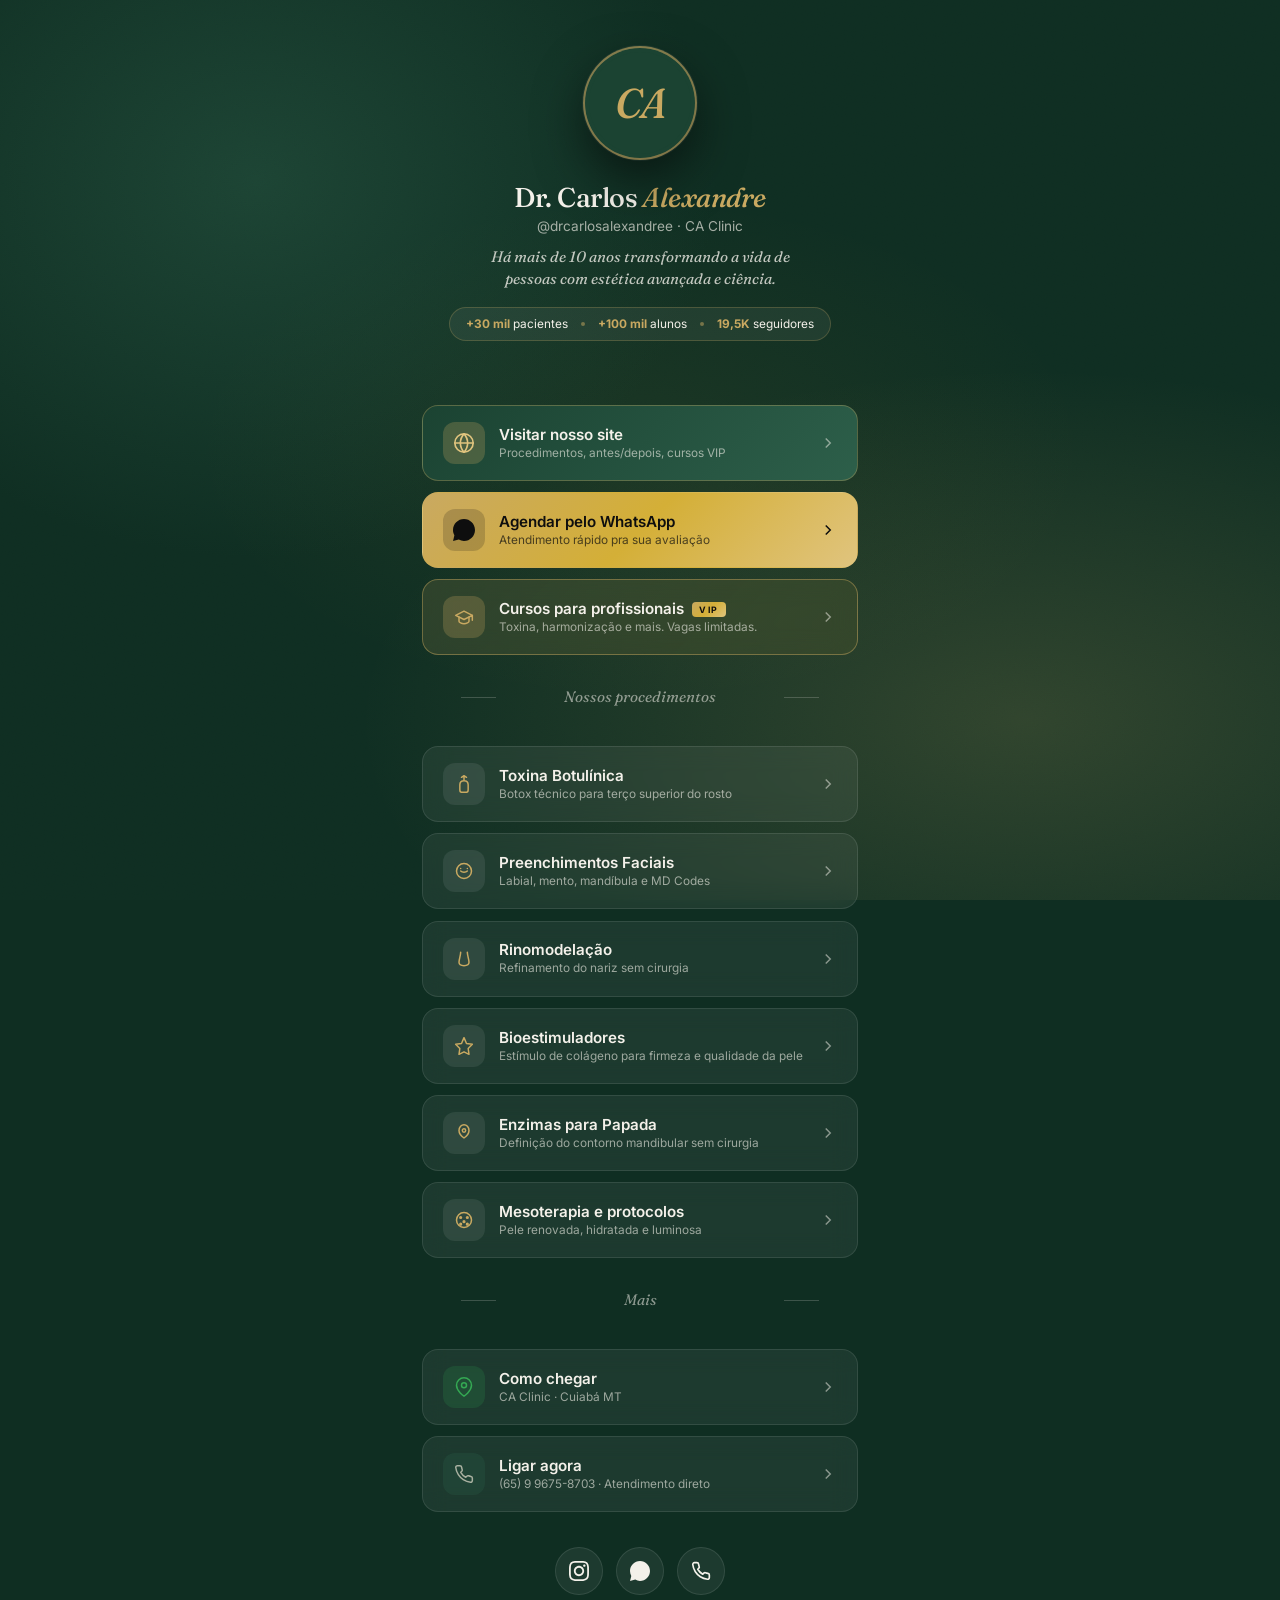
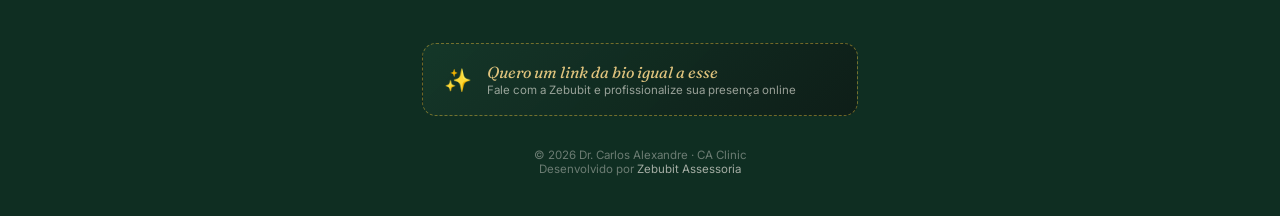
==== links.html @ 817b43e9 "Site inicial - ca-clinic Auditoria, limpeza de assets nao usados (pasta lixo, gitignored), otimizaca" ====
<!DOCTYPE html>
<html lang="pt-BR">
<head>
<meta charset="UTF-8">
<meta name="viewport" content="width=device-width, initial-scale=1.0">
<title>Dr. Carlos Alexandre · CA Clinic · Todos os links</title>
<meta name="description" content="Dr. Carlos Alexandre · CA Clinic em Cuiabá MT. Agende pelo WhatsApp, conheça os Cursos VIP, veja o Instagram, site e mais.">
<meta name="theme-color" content="#0f2e22">
<meta property="og:title" content="Dr. Carlos Alexandre · Todos os links">
<meta property="og:description" content="Estética avançada, ciência e resultado que se vê. Agende sua avaliação.">
<meta property="og:type" content="website">

<link rel="preconnect" href="https://fonts.googleapis.com">
<link rel="preconnect" href="https://fonts.gstatic.com" crossorigin>
<link href="https://fonts.googleapis.com/css2?family=Fraunces:ital,opsz,wght@0,9..144,400;0,9..144,500;0,9..144,600;1,9..144,400;1,9..144,500&family=Inter:wght@300;400;500;600;700&display=swap" rel="stylesheet">

<style>
  :root {
    --forest-d:      #0f2e22;
    --forest:        #1b4332;
    --forest-l:      #2d5f4a;
    --sage:          #7A8471;
    --sage-l:        #a8b0a0;
    --champagne:     #c9a961;
    --champagne-l:   #e0c47e;
    --gold:          #d4af37;
    --cream:         #f4f1ea;
    --cream-soft:    #ecE7da;
    --ink:           #0E0E0E;
    --ink-soft:      #1a1f1c;
    --grad-gold:     linear-gradient(135deg, var(--champagne), var(--gold), var(--champagne-l));
    --grad-brand:    linear-gradient(135deg, var(--forest), var(--forest-l));
    --serif:         "Fraunces", Georgia, serif;
    --sans:          "Inter", -apple-system, BlinkMacSystemFont, sans-serif;
    --ease:          cubic-bezier(0.22, 0.61, 0.36, 1);
  }

  * { margin: 0; padding: 0; box-sizing: border-box; }
  body {
    font-family: var(--sans);
    background: var(--forest-d);
    color: var(--cream);
    min-height: 100vh;
    -webkit-font-smoothing: antialiased;
    overflow-x: hidden;
    position: relative;
  }

  .bg-glow {
    position: fixed;
    inset: 0;
    z-index: 0;
    pointer-events: none;
    background:
      radial-gradient(ellipse 60% 70% at 20% 20%, rgba(45, 95, 74, 0.45) 0%, transparent 60%),
      radial-gradient(ellipse 80% 60% at 80% 80%, rgba(201, 169, 97, 0.18) 0%, transparent 65%),
      radial-gradient(ellipse 50% 40% at 50% 50%, rgba(212, 175, 55, 0.06) 0%, transparent 70%),
      var(--forest-d);
  }
  .bg-grain {
    position: fixed;
    inset: 0;
    z-index: 1;
    pointer-events: none;
    opacity: 0.08;
    mix-blend-mode: overlay;
    background-image: url("data:image/svg+xml;utf8,<svg xmlns='http://www.w3.org/2000/svg' width='200' height='200'><filter id='n'><feTurbulence type='fractalNoise' baseFrequency='0.9' numOctaves='2' stitchTiles='stitch'/></filter><rect width='100%25' height='100%25' filter='url(%23n)' opacity='0.6'/></svg>");
  }

  .container {
    position: relative;
    z-index: 2;
    max-width: 480px;
    margin: 0 auto;
    padding: 3rem 1.4rem 2.5rem;
    min-height: 100vh;
    display: flex;
    flex-direction: column;
  }

  .header {
    text-align: center;
    margin-bottom: 2rem;
    opacity: 0;
    transform: translateY(20px);
    animation: fadeUp 0.8s var(--ease) 0.1s forwards;
  }
  .logo {
    width: 110px; height: 110px;
    margin: 0 auto 1.4rem;
    position: relative;
    border-radius: 50%;
    overflow: hidden;
    background: var(--forest);
    padding: 4px;
    box-shadow:
      0 0 0 2px rgba(201, 169, 97, 0.6),
      0 0 0 3px rgba(255,255,255,0.05),
      0 20px 50px rgba(0, 0, 0, 0.55);
  }
  .logo-mark {
    width: 100%; height: 100%;
    background: var(--forest);
    border-radius: 50%;
    display: grid;
    place-items: center;
    color: var(--champagne);
    font-family: var(--serif);
    font-style: italic;
    font-weight: 500;
    font-size: 2.6rem;
    letter-spacing: -0.04em;
  }
  .logo::before {
    content: "";
    position: absolute;
    inset: -8px;
    border-radius: 50%;
    background: conic-gradient(from 0deg, var(--champagne), var(--gold), var(--sage-l), var(--champagne));
    z-index: -1;
    animation: spin 10s linear infinite;
    opacity: 0.55;
  }
  @keyframes spin { to { transform: rotate(360deg); } }

  .brand-name {
    font-family: var(--serif);
    font-size: 1.7rem;
    font-weight: 500;
    letter-spacing: -0.02em;
    color: var(--cream);
    margin-bottom: 4px;
  }
  .brand-name em {
    font-style: italic;
    color: var(--champagne);
  }
  .brand-handle {
    font-size: 0.85rem;
    color: rgba(244, 241, 234, 0.65);
    margin-bottom: 0.7rem;
  }
  .brand-tagline {
    font-family: var(--serif);
    font-style: italic;
    font-size: 0.95rem;
    color: rgba(244, 241, 234, 0.78);
    max-width: 320px;
    margin: 0 auto;
    line-height: 1.5;
  }

  .stats-row {
    display: inline-flex;
    align-items: center;
    gap: 0.8rem;
    background: rgba(255, 255, 255, 0.06);
    backdrop-filter: blur(10px);
    -webkit-backdrop-filter: blur(10px);
    border: 1px solid rgba(201, 169, 97, 0.25);
    padding: 0.55rem 1rem;
    border-radius: 100px;
    margin: 1rem auto 0;
    font-size: 0.74rem;
    color: var(--cream);
    opacity: 0;
    transform: translateY(20px);
    animation: fadeUp 0.8s var(--ease) 0.25s forwards;
  }
  .stats-row strong {
    color: var(--champagne);
    font-weight: 700;
  }
  .stats-row .sep {
    width: 4px; height: 4px;
    background: rgba(201, 169, 97, 0.5);
    border-radius: 50%;
  }

  .links {
    display: flex;
    flex-direction: column;
    gap: 0.7rem;
    margin-top: 2rem;
  }

  .link {
    display: flex;
    align-items: center;
    gap: 0.9rem;
    padding: 1rem 1.2rem;
    background: rgba(255, 255, 255, 0.06);
    backdrop-filter: blur(12px);
    -webkit-backdrop-filter: blur(12px);
    border: 1px solid rgba(255, 255, 255, 0.1);
    border-radius: 16px;
    color: var(--cream);
    text-decoration: none;
    transition: all 0.35s var(--ease);
    position: relative;
    overflow: hidden;
    opacity: 0;
    transform: translateY(20px);
    animation: fadeUp 0.7s var(--ease) forwards;
  }
  .link:hover {
    transform: translateY(-2px);
    background: rgba(255, 255, 255, 0.1);
    border-color: rgba(201, 169, 97, 0.45);
    box-shadow: 0 10px 30px rgba(0, 0, 0, 0.3);
  }
  .link__icon {
    width: 42px; height: 42px;
    border-radius: 12px;
    display: grid;
    place-items: center;
    flex-shrink: 0;
    background: rgba(255, 255, 255, 0.08);
    color: var(--champagne);
    transition: all 0.3s var(--ease);
  }
  .link:hover .link__icon {
    background: var(--champagne);
    color: var(--ink);
    transform: scale(1.06);
  }
  .link__body { flex: 1; min-width: 0; }
  .link__title {
    font-size: 0.95rem;
    font-weight: 600;
    color: var(--cream);
    line-height: 1.25;
  }
  .link__sub {
    font-size: 0.74rem;
    color: rgba(244, 241, 234, 0.6);
    margin-top: 2px;
    line-height: 1.3;
  }
  .link__arrow {
    flex-shrink: 0;
    color: rgba(244, 241, 234, 0.5);
    transition: all 0.3s var(--ease);
  }
  .link:hover .link__arrow {
    color: var(--champagne-l);
    transform: translateX(4px);
  }

  /* Site primary - gradient verde forest */
  .link--site-primary {
    background: linear-gradient(135deg, var(--forest) 0%, var(--forest-l) 100%);
    border-color: rgba(201, 169, 97, 0.35);
    isolation: isolate;
  }
  .link--site-primary::before {
    content: "";
    position: absolute;
    top: 0; left: -100%;
    width: 50%; height: 100%;
    background: linear-gradient(100deg, transparent 0%, rgba(255,255,255,0) 30%, rgba(201,169,97,0.5) 50%, rgba(255,255,255,0) 70%, transparent 100%);
    transform: skewX(-20deg);
    z-index: 1;
    animation: featuredFlash 4s ease-in-out infinite;
    animation-delay: 1.5s;
    pointer-events: none;
  }
  .link--site-primary .link__icon {
    background: rgba(201, 169, 97, 0.25);
    color: var(--champagne-l);
  }
  .link--site-primary:hover {
    transform: translateY(-3px);
    box-shadow: 0 16px 40px rgba(27, 67, 50, 0.6);
    border-color: var(--champagne);
  }

  /* WhatsApp featured - gold gradient */
  .link--featured {
    background: var(--grad-gold);
    border-color: transparent;
    isolation: isolate;
    color: var(--ink);
  }
  .link--featured::before {
    content: "";
    position: absolute;
    top: 0; left: -100%;
    width: 50%; height: 100%;
    background: linear-gradient(100deg, transparent 0%, rgba(255,255,255,0) 30%, rgba(255,255,255,0.55) 50%, rgba(255,255,255,0) 70%, transparent 100%);
    transform: skewX(-20deg);
    z-index: 1;
    animation: featuredFlash 3.5s ease-in-out infinite;
    pointer-events: none;
  }
  @keyframes featuredFlash {
    0% { left: -100%; }
    50% { left: 130%; }
    100% { left: 130%; }
  }
  .link--featured .link__icon {
    background: rgba(14, 14, 14, 0.18);
    color: var(--ink);
  }
  .link--featured .link__title { color: var(--ink); }
  .link--featured .link__sub { color: rgba(14, 14, 14, 0.7); }
  .link--featured .link__arrow { color: var(--ink); }
  .link--featured:hover {
    transform: translateY(-3px);
    box-shadow: 0 16px 40px rgba(201, 169, 97, 0.5);
  }

  /* Cursos VIP - special highlight */
  .link--cursos {
    background: linear-gradient(135deg, rgba(201, 169, 97, 0.15), rgba(212, 175, 55, 0.08));
    border: 1px solid rgba(201, 169, 97, 0.45);
  }
  .link--cursos .link__icon { background: rgba(201, 169, 97, 0.25); color: var(--champagne); }
  .link--cursos .link__title::after {
    content: "VIP";
    display: inline-block;
    font-family: var(--sans);
    font-size: 0.55rem;
    font-weight: 700;
    letter-spacing: 0.18em;
    background: var(--grad-gold);
    color: var(--ink);
    padding: 2px 7px;
    border-radius: 4px;
    margin-left: 8px;
    vertical-align: middle;
  }

  .link--whatsapp .link__icon { background: rgba(37, 211, 102, 0.18); color: #25D366; }
  .link--whatsapp:hover .link__icon { background: #25D366; color: var(--cream); }
  .link--google .link__icon { background: rgba(255, 255, 255, 0.95); color: var(--ink); }
  .link--instagram .link__icon {
    background: linear-gradient(135deg,#feda75 0%,#fa7e1e 25%,#d62976 50%,#962fbf 75%,#4f5bd5 100%);
    color: var(--cream);
  }
  .link--maps .link__icon { background: rgba(52, 168, 83, 0.18); color: #34A853; }
  .link--maps:hover .link__icon { background: #34A853; color: var(--cream); }
  .link--phone .link__icon { background: rgba(45, 95, 74, 0.3); color: var(--sage-l); }

  .links-section-title {
    font-family: var(--serif);
    font-style: italic;
    font-size: 0.95rem;
    color: rgba(244, 241, 234, 0.55);
    text-align: center;
    margin: 2rem 0 0.5rem;
    position: relative;
    opacity: 0;
    animation: fadeUp 0.6s var(--ease) forwards;
  }
  .links-section-title::before,
  .links-section-title::after {
    content: "";
    position: absolute;
    top: 50%;
    width: 35px;
    height: 1px;
    background: rgba(244, 241, 234, 0.2);
  }
  .links-section-title::before { right: calc(50% + 9rem); }
  .links-section-title::after  { left:  calc(50% + 9rem); }

  .links .link:nth-child(1)  { animation-delay: 0.40s; }
  .links .link:nth-child(2)  { animation-delay: 0.46s; }
  .links .link:nth-child(3)  { animation-delay: 0.52s; }
  .links .link:nth-child(4)  { animation-delay: 0.58s; }
  .links .link:nth-child(5)  { animation-delay: 0.64s; }
  .links .link:nth-child(6)  { animation-delay: 0.70s; }
  .links .link:nth-child(7)  { animation-delay: 0.76s; }
  .links .link:nth-child(8)  { animation-delay: 0.82s; }
  .links-section-title:nth-of-type(1) { animation-delay: 0.85s; }
  .links-section-title:nth-of-type(2) { animation-delay: 1.05s; }

  .socials {
    display: flex;
    justify-content: center;
    gap: 0.8rem;
    margin: 2.2rem 0 1.5rem;
    opacity: 0;
    animation: fadeUp 0.6s var(--ease) 1.2s forwards;
  }
  .social {
    width: 48px; height: 48px;
    border-radius: 50%;
    background: rgba(255, 255, 255, 0.06);
    border: 1px solid rgba(255, 255, 255, 0.1);
    display: grid;
    place-items: center;
    color: var(--cream);
    transition: all 0.3s var(--ease);
  }
  .social:hover {
    transform: translateY(-3px);
    background: rgba(255, 255, 255, 0.12);
    border-color: var(--champagne);
    color: var(--champagne-l);
  }
  .social--insta:hover {
    background: linear-gradient(135deg,#feda75 0%,#fa7e1e 25%,#d62976 50%,#962fbf 75%,#4f5bd5 100%);
    border-color: transparent;
    color: var(--cream);
  }
  .social--whats:hover {
    background: #25D366;
    border-color: #25D366;
    color: var(--cream);
  }
  .social--phone:hover {
    background: var(--champagne);
    border-color: var(--champagne);
    color: var(--ink);
  }

  .footer {
    margin-top: auto;
    padding-top: 1.5rem;
    text-align: center;
    font-size: 0.72rem;
    color: rgba(244, 241, 234, 0.4);
    opacity: 0;
    animation: fadeUp 0.6s var(--ease) 1.4s forwards;
  }
  .footer a {
    color: rgba(244, 241, 234, 0.65);
    text-decoration: none;
    transition: color 0.3s;
  }
  .footer a:hover { color: var(--champagne-l); }

  @keyframes fadeUp { to { opacity: 1; transform: translateY(0); } }

  @media (prefers-reduced-motion: reduce) {
    *, *::before, *::after {
      animation: none !important;
      transition: none !important;
      opacity: 1 !important;
      transform: none !important;
    }
  }

  @media (max-width: 380px) {
    .container { padding: 2rem 1rem; }
    .logo { width: 90px; height: 90px; }
    .logo-mark { font-size: 2.2rem; }
    .brand-name { font-size: 1.5rem; }
  }

  /* CTA Zebubit - quero uma bio assim */
  .bio-cta {
    margin: 1.5rem 0 0.5rem;
    padding: 1.1rem 1.3rem;
    border-radius: 14px;
    background: linear-gradient(135deg, rgba(27, 67, 50, 0.45) 0%, rgba(14, 14, 14, 0.5) 100%);
    border: 1px dashed rgba(212, 175, 55, 0.5);
    display: flex;
    align-items: center;
    gap: 0.9rem;
    text-decoration: none;
    color: var(--cream);
    transition: all 0.3s var(--ease);
  }
  .bio-cta:hover {
    border-color: var(--gold);
    background: linear-gradient(135deg, rgba(27, 67, 50, 0.6) 0%, rgba(14, 14, 14, 0.6) 100%);
    transform: translateY(-2px);
  }
  .bio-cta__icon { font-size: 1.4rem; flex-shrink: 0; }
  .bio-cta__title { font-family: var(--serif); font-style: italic; font-size: 1rem; color: var(--champagne-l); }
  .bio-cta__sub { font-size: 0.72rem; color: rgba(244, 241, 234, 0.6); margin-top: 1px; }
</style>
</head>
<body>

<div class="bg-glow" aria-hidden="true"></div>
<div class="bg-grain" aria-hidden="true"></div>

<main class="container">

  <header class="header">
    <div class="logo">
      <div class="logo-mark">CA</div>
    </div>
    <h1 class="brand-name">Dr. Carlos <em>Alexandre</em></h1>
    <div class="brand-handle">@drcarlosalexandree · CA Clinic</div>
    <p class="brand-tagline">Há mais de 10 anos transformando a vida de pessoas com estética avançada e ciência.</p>

    <div class="stats-row">
      <span><strong>+30 mil</strong> pacientes</span>
      <span class="sep"></span>
      <span><strong>+100 mil</strong> alunos</span>
      <span class="sep"></span>
      <span><strong>19,5K</strong> seguidores</span>
    </div>
  </header>

  <nav class="links" aria-label="Links principais">

    <a class="link link--site-primary" href="index.html">
      <div class="link__icon">
        <svg width="22" height="22" viewBox="0 0 24 24" fill="none" stroke="currentColor" stroke-width="1.8" stroke-linecap="round" stroke-linejoin="round"><circle cx="12" cy="12" r="10"/><line x1="2" y1="12" x2="22" y2="12"/><path d="M12 2a15.3 15.3 0 0 1 4 10 15.3 15.3 0 0 1-4 10 15.3 15.3 0 0 1-4-10 15.3 15.3 0 0 1 4-10z"/></svg>
      </div>
      <div class="link__body">
        <div class="link__title">Visitar nosso site</div>
        <div class="link__sub">Procedimentos, antes/depois, cursos VIP</div>
      </div>
      <svg class="link__arrow" width="18" height="18" viewBox="0 0 24 24" fill="none" stroke="currentColor" stroke-width="2"><path d="M9 6l6 6-6 6"/></svg>
    </a>

    <a class="link link--featured" href="https://wa.me/5565996758703?text=Ol%C3%A1%20Dr.%20Carlos!%20Vim%20pelo%20link%20da%20bio%20e%20gostaria%20de%20agendar%20uma%20avalia%C3%A7%C3%A3o." target="_blank" rel="noopener">
      <div class="link__icon">
        <svg width="22" height="22" viewBox="0 0 24 24" fill="currentColor"><path d="M17.472 14.382c-.297-.149-1.758-.867-2.03-.967-.273-.099-.471-.148-.67.15-.197.297-.767.966-.94 1.164-.173.199-.347.223-.644.075-.297-.15-1.255-.463-2.39-1.475-.883-.788-1.48-1.761-1.653-2.059-.173-.297-.018-.458.13-.606.134-.133.298-.347.446-.52.149-.174.198-.298.298-.497.099-.198.05-.371-.025-.52-.075-.149-.669-1.612-.916-2.207-.242-.579-.487-.5-.669-.51-.173-.008-.371-.01-.57-.01-.198 0-.52.074-.792.372-.272.297-1.04 1.016-1.04 2.479 0 1.462 1.065 2.875 1.213 3.074.149.198 2.096 3.2 5.077 4.487.709.306 1.262.489 1.694.625.712.227 1.36.195 1.871.118.571-.085 1.758-.719 2.006-1.413.248-.694.248-1.289.173-1.413-.074-.124-.272-.198-.57-.347M12 0C5.373 0 0 5.373 0 12c0 2.122.555 4.115 1.524 5.85L.06 23.94l6.235-1.636A11.94 11.94 0 0 0 12 24c6.627 0 12-5.373 12-12S18.627 0 12 0z"/></svg>
      </div>
      <div class="link__body">
        <div class="link__title">Agendar pelo WhatsApp</div>
        <div class="link__sub">Atendimento rápido pra sua avaliação</div>
      </div>
      <svg class="link__arrow" width="18" height="18" viewBox="0 0 24 24" fill="none" stroke="currentColor" stroke-width="2"><path d="M9 6l6 6-6 6"/></svg>
    </a>

    <a class="link link--cursos" href="https://wa.me/5565996758703?text=Ol%C3%A1%20Dr.%20Carlos!%20Tenho%20interesse%20nos%20Cursos%20VIP." target="_blank" rel="noopener">
      <div class="link__icon">
        <svg width="20" height="20" viewBox="0 0 24 24" fill="none" stroke="currentColor" stroke-width="1.8" stroke-linecap="round" stroke-linejoin="round"><path d="M22 10v6M2 10l10-5 10 5-10 5z"/><path d="M6 12v5c0 1.5 3 3 6 3s6-1.5 6-3v-5"/></svg>
      </div>
      <div class="link__body">
        <div class="link__title">Cursos para profissionais</div>
        <div class="link__sub">Toxina, harmonização e mais. Vagas limitadas.</div>
      </div>
      <svg class="link__arrow" width="18" height="18" viewBox="0 0 24 24" fill="none" stroke="currentColor" stroke-width="2"><path d="M9 6l6 6-6 6"/></svg>
    </a>

  </nav>

  <div class="links-section-title">Nossos procedimentos</div>

  <nav class="links" aria-label="Procedimentos">

    <a class="link" href="https://wa.me/5565996758703?text=Ol%C3%A1%20Dr.%20Carlos!%20Vim%20pelo%20link%20da%20bio%20e%20gostaria%20de%20saber%20mais%20sobre%20Toxina%20Botul%C3%ADnica." target="_blank" rel="noopener">
      <div class="link__icon">
        <svg width="20" height="20" viewBox="0 0 24 24" fill="none" stroke="currentColor" stroke-width="1.8" stroke-linecap="round" stroke-linejoin="round"><path d="M12 2v6M9 4l3-2 3 2M12 8c-3 0-5 2-5 5v6c0 2 1 3 2 3h6c1 0 2-1 2-3v-6c0-3-2-5-5-5z"/></svg>
      </div>
      <div class="link__body">
        <div class="link__title">Toxina Botulínica</div>
        <div class="link__sub">Botox técnico para terço superior do rosto</div>
      </div>
      <svg class="link__arrow" width="18" height="18" viewBox="0 0 24 24" fill="none" stroke="currentColor" stroke-width="2"><path d="M9 6l6 6-6 6"/></svg>
    </a>

    <a class="link" href="https://wa.me/5565996758703?text=Ol%C3%A1%20Dr.%20Carlos!%20Vim%20pelo%20link%20da%20bio%20e%20gostaria%20de%20saber%20mais%20sobre%20Preenchimentos%20Faciais." target="_blank" rel="noopener">
      <div class="link__icon">
        <svg width="20" height="20" viewBox="0 0 24 24" fill="none" stroke="currentColor" stroke-width="1.8" stroke-linecap="round" stroke-linejoin="round"><circle cx="12" cy="12" r="9"/><path d="M8 12c2 2 6 2 8 0M8 9h0.01M16 9h0.01"/></svg>
      </div>
      <div class="link__body">
        <div class="link__title">Preenchimentos Faciais</div>
        <div class="link__sub">Labial, mento, mandíbula e MD Codes</div>
      </div>
      <svg class="link__arrow" width="18" height="18" viewBox="0 0 24 24" fill="none" stroke="currentColor" stroke-width="2"><path d="M9 6l6 6-6 6"/></svg>
    </a>

    <a class="link" href="https://wa.me/5565996758703?text=Ol%C3%A1%20Dr.%20Carlos!%20Vim%20pelo%20link%20da%20bio%20e%20gostaria%20de%20saber%20mais%20sobre%20Rinomodela%C3%A7%C3%A3o." target="_blank" rel="noopener">
      <div class="link__icon">
        <svg width="20" height="20" viewBox="0 0 24 24" fill="none" stroke="currentColor" stroke-width="1.8" stroke-linecap="round" stroke-linejoin="round"><path d="M8 4c0 4-2 8-2 12s4 4 6 4 6 0 6-4-2-8-2-12"/></svg>
      </div>
      <div class="link__body">
        <div class="link__title">Rinomodelação</div>
        <div class="link__sub">Refinamento do nariz sem cirurgia</div>
      </div>
      <svg class="link__arrow" width="18" height="18" viewBox="0 0 24 24" fill="none" stroke="currentColor" stroke-width="2"><path d="M9 6l6 6-6 6"/></svg>
    </a>

    <a class="link" href="https://wa.me/5565996758703?text=Ol%C3%A1%20Dr.%20Carlos!%20Vim%20pelo%20link%20da%20bio%20e%20gostaria%20de%20saber%20mais%20sobre%20Bioestimuladores%20de%20Col%C3%A1geno." target="_blank" rel="noopener">
      <div class="link__icon">
        <svg width="20" height="20" viewBox="0 0 24 24" fill="none" stroke="currentColor" stroke-width="1.8" stroke-linecap="round" stroke-linejoin="round"><path d="M12 2l3 7 7 1-5 5 1 7-6-3-6 3 1-7-5-5 7-1z"/></svg>
      </div>
      <div class="link__body">
        <div class="link__title">Bioestimuladores</div>
        <div class="link__sub">Estímulo de colágeno para firmeza e qualidade da pele</div>
      </div>
      <svg class="link__arrow" width="18" height="18" viewBox="0 0 24 24" fill="none" stroke="currentColor" stroke-width="2"><path d="M9 6l6 6-6 6"/></svg>
    </a>

    <a class="link" href="https://wa.me/5565996758703?text=Ol%C3%A1%20Dr.%20Carlos!%20Vim%20pelo%20link%20da%20bio%20e%20gostaria%20de%20saber%20mais%20sobre%20Enzimas%20para%20Papada." target="_blank" rel="noopener">
      <div class="link__icon">
        <svg width="20" height="20" viewBox="0 0 24 24" fill="none" stroke="currentColor" stroke-width="1.8" stroke-linecap="round" stroke-linejoin="round"><path d="M6 9c0-4 3-7 6-7s6 3 6 7-3 7-6 9c-3-2-6-5-6-9z"/><circle cx="12" cy="9" r="2"/></svg>
      </div>
      <div class="link__body">
        <div class="link__title">Enzimas para Papada</div>
        <div class="link__sub">Definição do contorno mandibular sem cirurgia</div>
      </div>
      <svg class="link__arrow" width="18" height="18" viewBox="0 0 24 24" fill="none" stroke="currentColor" stroke-width="2"><path d="M9 6l6 6-6 6"/></svg>
    </a>

    <a class="link" href="https://wa.me/5565996758703?text=Ol%C3%A1%20Dr.%20Carlos!%20Vim%20pelo%20link%20da%20bio%20e%20gostaria%20de%20saber%20mais%20sobre%20Mesoterapia." target="_blank" rel="noopener">
      <div class="link__icon">
        <svg width="20" height="20" viewBox="0 0 24 24" fill="none" stroke="currentColor" stroke-width="1.8" stroke-linecap="round" stroke-linejoin="round"><circle cx="12" cy="12" r="9"/><circle cx="8" cy="9" r="1"/><circle cx="16" cy="9" r="1"/><circle cx="12" cy="14" r="1"/><circle cx="8" cy="17" r="1"/><circle cx="16" cy="17" r="1"/></svg>
      </div>
      <div class="link__body">
        <div class="link__title">Mesoterapia e protocolos</div>
        <div class="link__sub">Pele renovada, hidratada e luminosa</div>
      </div>
      <svg class="link__arrow" width="18" height="18" viewBox="0 0 24 24" fill="none" stroke="currentColor" stroke-width="2"><path d="M9 6l6 6-6 6"/></svg>
    </a>

  </nav>

  <div class="links-section-title">Mais</div>

  <nav class="links" aria-label="Mais links">

    <a class="link link--maps" href="https://www.google.com/maps/search/?api=1&query=CA+Clinic+Dr+Carlos+Alexandre+Cuiab%C3%A1" target="_blank" rel="noopener">
      <div class="link__icon">
        <svg width="20" height="20" viewBox="0 0 24 24" fill="none" stroke="currentColor" stroke-width="1.8" stroke-linecap="round" stroke-linejoin="round"><path d="M21 10c0 7-9 13-9 13s-9-6-9-13a9 9 0 0 1 18 0z"/><circle cx="12" cy="10" r="3"/></svg>
      </div>
      <div class="link__body">
        <div class="link__title">Como chegar</div>
        <div class="link__sub">CA Clinic · Cuiabá MT</div>
      </div>
      <svg class="link__arrow" width="18" height="18" viewBox="0 0 24 24" fill="none" stroke="currentColor" stroke-width="2"><path d="M9 6l6 6-6 6"/></svg>
    </a>

    <a class="link link--phone" href="tel:+5565996758703">
      <div class="link__icon">
        <svg width="20" height="20" viewBox="0 0 24 24" fill="none" stroke="currentColor" stroke-width="1.8" stroke-linecap="round" stroke-linejoin="round"><path d="M22 16.92v3a2 2 0 0 1-2.18 2 19.79 19.79 0 0 1-8.63-3.07 19.5 19.5 0 0 1-6-6 19.79 19.79 0 0 1-3.07-8.67A2 2 0 0 1 4.11 2h3a2 2 0 0 1 2 1.72 12.84 12.84 0 0 0 .7 2.81 2 2 0 0 1-.45 2.11L8.09 9.91a16 16 0 0 0 6 6l1.27-1.27a2 2 0 0 1 2.11-.45 12.84 12.84 0 0 0 2.81.7A2 2 0 0 1 22 16.92z"/></svg>
      </div>
      <div class="link__body">
        <div class="link__title">Ligar agora</div>
        <div class="link__sub">(65) 9 9675-8703 · Atendimento direto</div>
      </div>
      <svg class="link__arrow" width="18" height="18" viewBox="0 0 24 24" fill="none" stroke="currentColor" stroke-width="2"><path d="M9 6l6 6-6 6"/></svg>
    </a>

  </nav>

  <div class="socials" aria-label="Redes sociais">
    <a class="social social--insta" href="https://instagram.com/drcarlosalexandree" target="_blank" rel="noopener" aria-label="Instagram">
      <svg width="20" height="20" viewBox="0 0 24 24" fill="currentColor"><path d="M12 2.163c3.204 0 3.584.012 4.85.07 3.252.148 4.771 1.691 4.919 4.919.058 1.265.069 1.645.069 4.849 0 3.205-.012 3.584-.069 4.849-.149 3.225-1.664 4.771-4.919 4.919-1.266.058-1.644.07-4.85.07-3.204 0-3.584-.012-4.849-.07-3.26-.149-4.771-1.699-4.919-4.92-.058-1.265-.07-1.644-.07-4.849 0-3.204.013-3.583.07-4.849.149-3.227 1.664-4.771 4.919-4.919 1.266-.057 1.645-.069 4.849-.069zm0-2.163c-3.259 0-3.667.014-4.947.072-4.358.2-6.78 2.618-6.98 6.98-.059 1.281-.073 1.689-.073 4.948 0 3.259.014 3.668.072 4.948.2 4.358 2.618 6.78 6.98 6.98 1.281.058 1.689.072 4.948.072 3.259 0 3.668-.014 4.948-.072 4.354-.2 6.782-2.618 6.979-6.98.059-1.28.073-1.689.073-4.948 0-3.259-.014-3.667-.072-4.947-.196-4.354-2.617-6.78-6.979-6.98-1.281-.059-1.69-.073-4.949-.073zm0 5.838c-3.403 0-6.162 2.759-6.162 6.162s2.759 6.163 6.162 6.163 6.162-2.759 6.162-6.163c0-3.403-2.759-6.162-6.162-6.162zm0 10.162c-2.209 0-4-1.79-4-4 0-2.209 1.791-4 4-4s4 1.791 4 4c0 2.21-1.791 4-4 4zm6.406-11.845c-.796 0-1.441.645-1.441 1.44s.645 1.44 1.441 1.44c.795 0 1.439-.645 1.439-1.44s-.644-1.44-1.439-1.44z"/></svg>
    </a>
    <a class="social social--whats" href="https://wa.me/5565996758703" target="_blank" rel="noopener" aria-label="WhatsApp">
      <svg width="20" height="20" viewBox="0 0 24 24" fill="currentColor"><path d="M17.472 14.382c-.297-.149-1.758-.867-2.03-.967-.273-.099-.471-.148-.67.15-.197.297-.767.966-.94 1.164-.173.199-.347.223-.644.075-.297-.15-1.255-.463-2.39-1.475-.883-.788-1.48-1.761-1.653-2.059-.173-.297-.018-.458.13-.606.134-.133.298-.347.446-.52.149-.174.198-.298.298-.497.099-.198.05-.371-.025-.52-.075-.149-.669-1.612-.916-2.207-.242-.579-.487-.5-.669-.51-.173-.008-.371-.01-.57-.01-.198 0-.52.074-.792.372-.272.297-1.04 1.016-1.04 2.479 0 1.462 1.065 2.875 1.213 3.074.149.198 2.096 3.2 5.077 4.487.709.306 1.262.489 1.694.625.712.227 1.36.195 1.871.118.571-.085 1.758-.719 2.006-1.413.248-.694.248-1.289.173-1.413-.074-.124-.272-.198-.57-.347M12 0C5.373 0 0 5.373 0 12c0 2.122.555 4.115 1.524 5.85L.06 23.94l6.235-1.636A11.94 11.94 0 0 0 12 24c6.627 0 12-5.373 12-12S18.627 0 12 0z"/></svg>
    </a>
    <a class="social social--phone" href="tel:+5565996758703" aria-label="Telefone">
      <svg width="20" height="20" viewBox="0 0 24 24" fill="none" stroke="currentColor" stroke-width="2" stroke-linecap="round" stroke-linejoin="round"><path d="M22 16.92v3a2 2 0 0 1-2.18 2 19.79 19.79 0 0 1-8.63-3.07 19.5 19.5 0 0 1-6-6 19.79 19.79 0 0 1-3.07-8.67A2 2 0 0 1 4.11 2h3a2 2 0 0 1 2 1.72 12.84 12.84 0 0 0 .7 2.81 2 2 0 0 1-.45 2.11L8.09 9.91a16 16 0 0 0 6 6l1.27-1.27a2 2 0 0 1 2.11-.45 12.84 12.84 0 0 0 2.81.7A2 2 0 0 1 22 16.92z"/></svg>
    </a>
  </div>

  <a class="bio-cta" href="https://wa.me/5534993421500?text=Ol%C3%A1%2C%20Dione!%20Quero%20um%20link%20da%20bio%20igual%20a%20esse." target="_blank" rel="noopener">
    <span class="bio-cta__icon">✨</span>
    <div class="link__body">
      <div class="bio-cta__title">Quero um link da bio igual a esse</div>
      <div class="bio-cta__sub">Fale com a Zebubit e profissionalize sua presença online</div>
    </div>
  </a>

  <footer class="footer">
    © 2026 Dr. Carlos Alexandre · CA Clinic<br>
    Desenvolvido por <a href="https://zebubit.com.br" target="_blank" rel="noopener">Zebubit Assessoria</a>
  </footer>

</main>

</body>
</html>
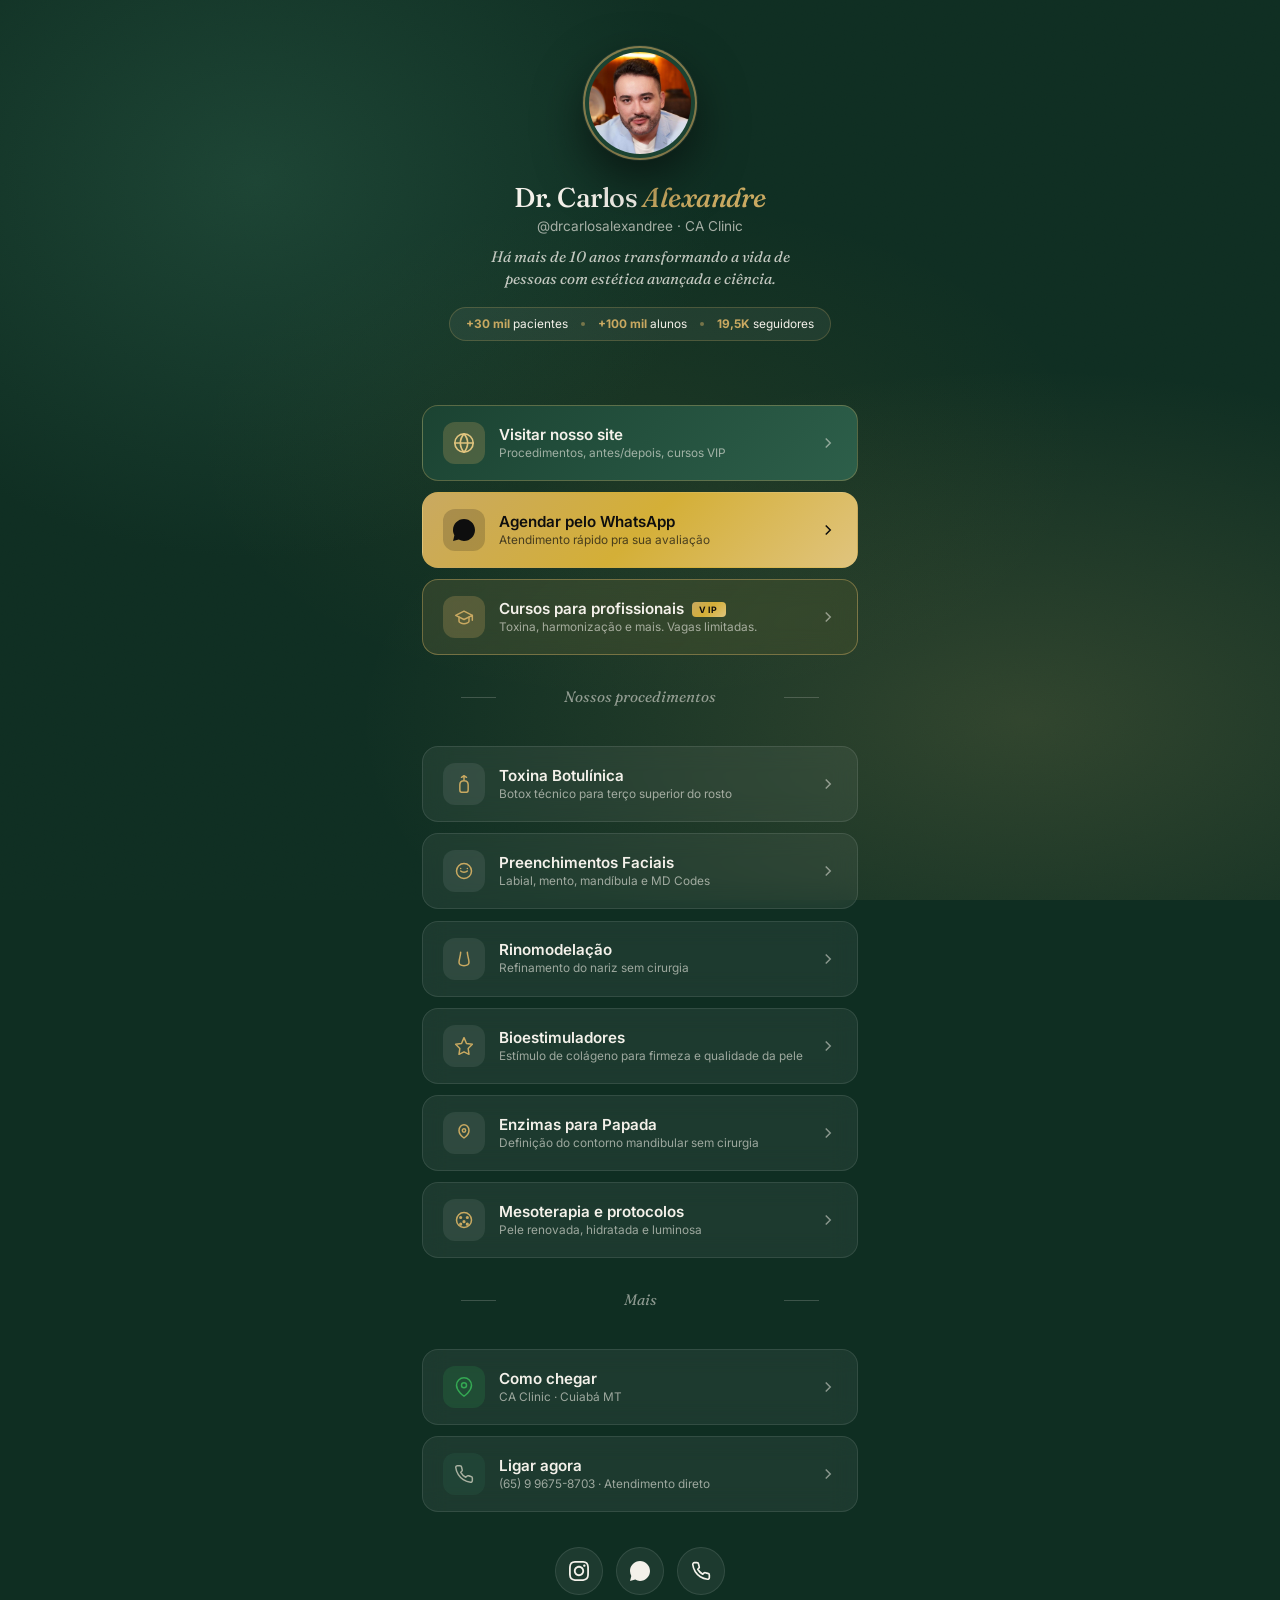
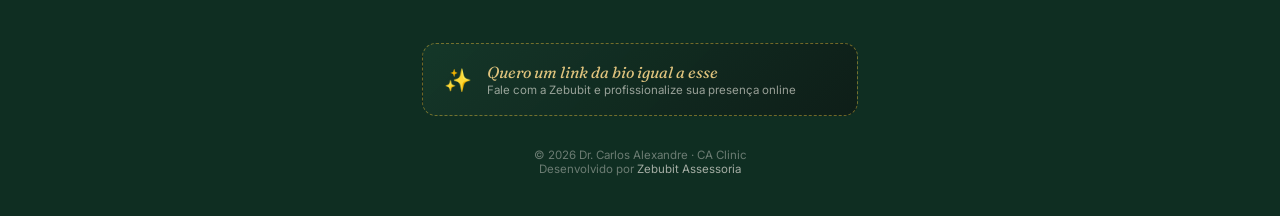
==== commit 7cb09cd3: "bio: foto real do Dr. Carlos no avatar + footer aponta pra zebubit.com.br/projetos.html" ====
--- a/links.html
+++ b/links.html
@@ -483,7 +483,7 @@
 
   <header class="header">
     <div class="logo">
-      <div class="logo-mark">CA</div>
+      <div class="logo-mark"><img src="carlos-foto.jpg" alt="Dr. Carlos Alexandre" style="width:100%;height:100%;object-fit:cover;border-radius:50%;display:block"></div>
     </div>
     <h1 class="brand-name">Dr. Carlos <em>Alexandre</em></h1>
     <div class="brand-handle">@drcarlosalexandree · CA Clinic</div>
@@ -657,7 +657,7 @@
 
   <footer class="footer">
     © 2026 Dr. Carlos Alexandre · CA Clinic<br>
-    Desenvolvido por <a href="https://zebubit.com.br" target="_blank" rel="noopener">Zebubit Assessoria</a>
+    Desenvolvido por <a href="https://zebubit.com.br/projetos.html" target="_blank" rel="noopener">Zebubit Assessoria</a>
   </footer>
 
 </main>
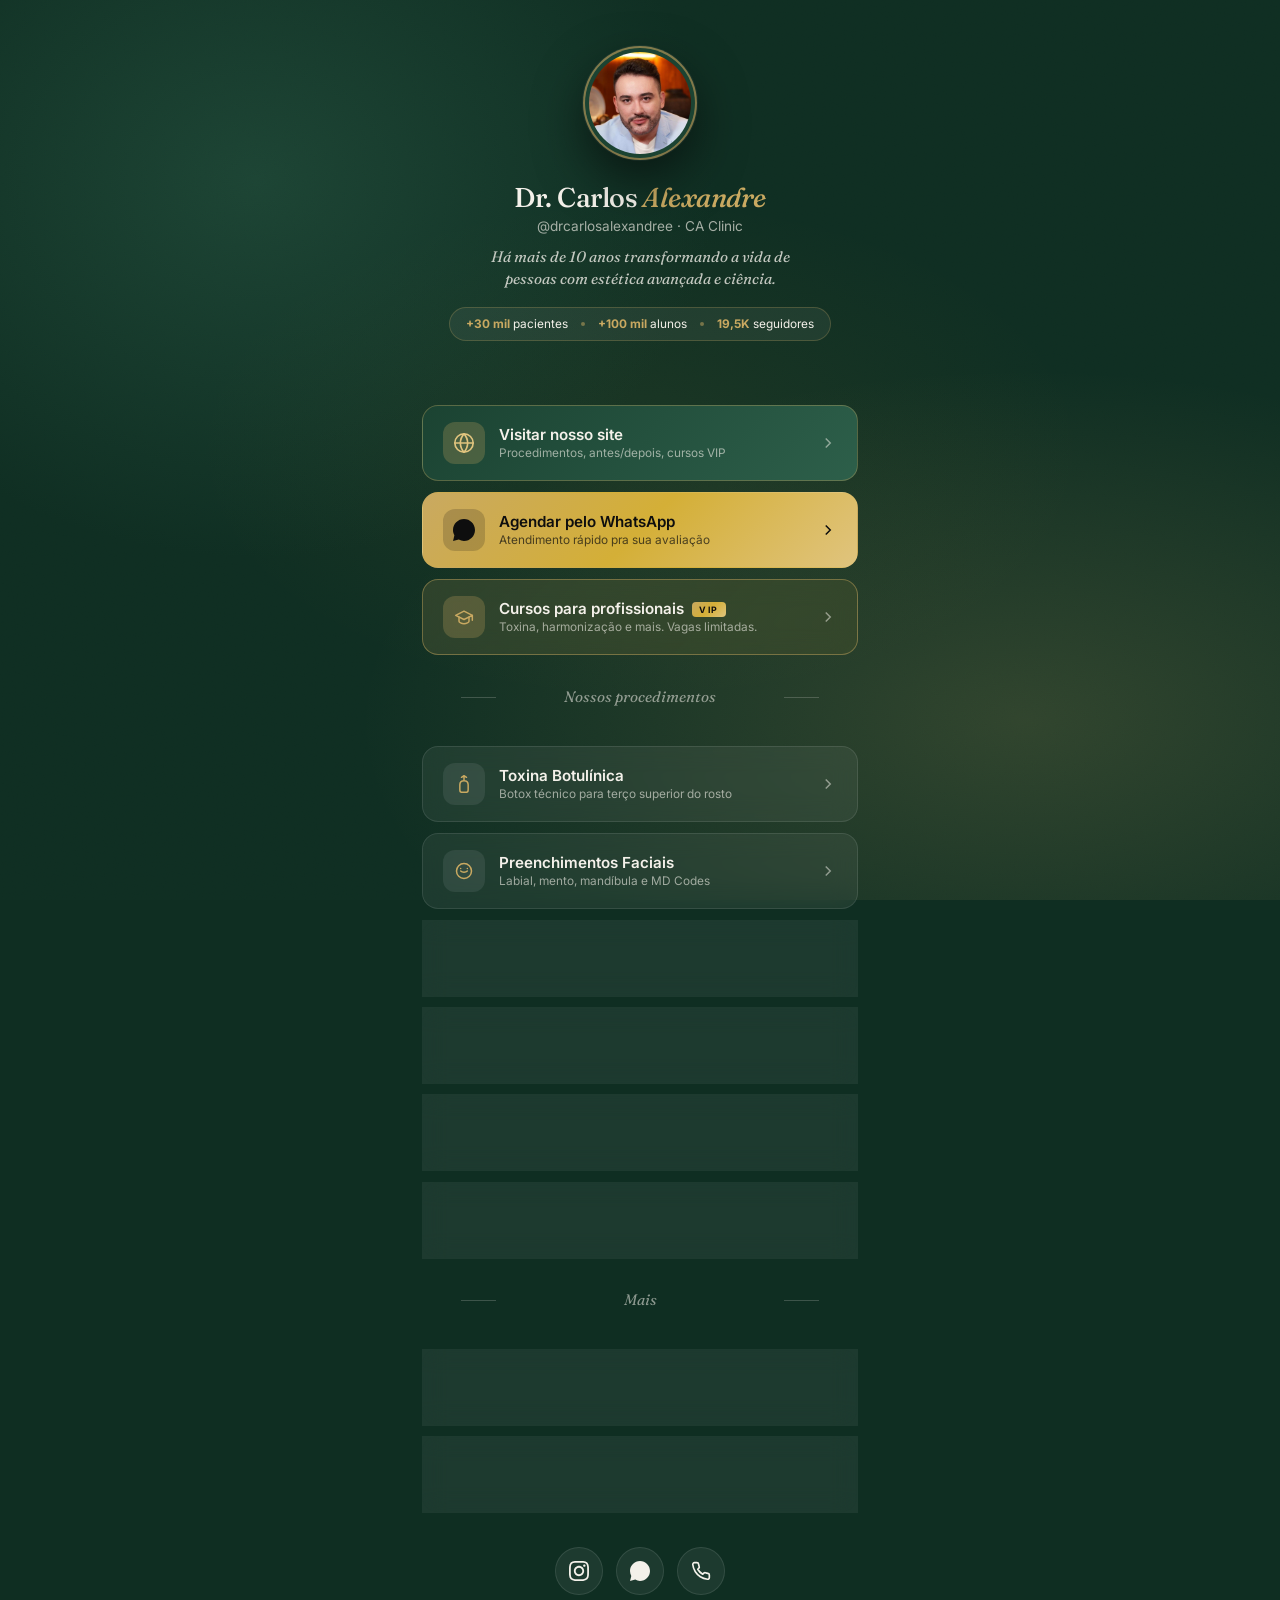
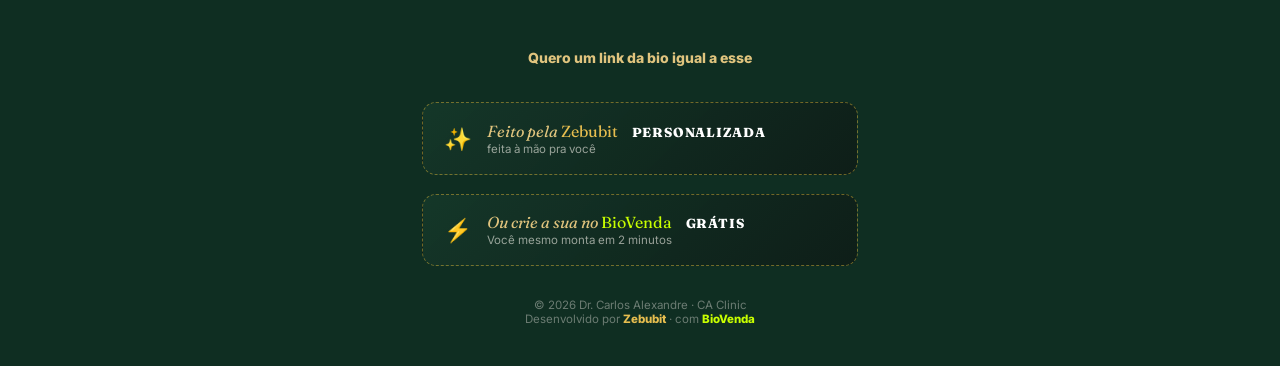
==== commit a0d38f0a: "feat: rodape padrao na bio (Zebubit/BioVenda + GRATIS/PERSONALIZADA, ref propria)" ====
--- a/links.html
+++ b/links.html
@@ -472,6 +472,9 @@
   .bio-cta__icon { font-size: 1.4rem; flex-shrink: 0; }
   .bio-cta__title { font-family: var(--serif); font-style: italic; font-size: 1rem; color: var(--champagne-l); }
   .bio-cta__sub { font-size: 0.72rem; color: rgba(244, 241, 234, 0.6); margin-top: 1px; }
+  .bio-cta + .bio-cta { margin-top: 11px; }
+  .gratis-pisca { display:inline-block; color:#fff; font-style:normal; font-weight:800; font-size:0.82rem; letter-spacing:0.06em; margin-left:11px; animation: piscaGratis 1s steps(1) infinite; }
+  @keyframes piscaGratis { 0%,49%{opacity:1} 50%,100%{opacity:0.12} }
 </style>
 </head>
 <body>
@@ -647,17 +650,25 @@
     </a>
   </div>
 
-  <a class="bio-cta" href="https://wa.me/5534993421500?text=Ol%C3%A1%2C%20Dione!%20Quero%20um%20link%20da%20bio%20igual%20a%20esse." target="_blank" rel="noopener">
+  <div style="text-align:center;margin:30px 0 12px;font-size:14px;font-weight:800;color:var(--champagne-l);">Quero um link da bio igual a esse</div>
+  <a class="bio-cta" href="https://wa.me/5534993421500?text=Ol%C3%A1!%20Vim%20pela%20bio%20do%20Dr.%20Carlos%20e%20quero%20um%20link%20da%20bio%20premium%20igual%20pra%20mim." target="_blank" rel="noopener">
     <span class="bio-cta__icon">✨</span>
     <div class="link__body">
-      <div class="bio-cta__title">Quero um link da bio igual a esse</div>
-      <div class="bio-cta__sub">Fale com a Zebubit e profissionalize sua presença online</div>
+      <div class="bio-cta__title">Feito pela <span style="color:#e6bd4f;font-style:normal">Zebubit</span> <span class="gratis-pisca">PERSONALIZADA</span></div>
+      <div class="bio-cta__sub">feita à mão pra você</div>
     </div>
   </a>
+  <a class="bio-cta" href="https://biovenda.app.br/ref/drcarlos" target="_blank" rel="noopener">
+    <span class="bio-cta__icon">⚡</span>
+    <div class="link__body">
+      <div class="bio-cta__title">Ou crie a sua no <span style="color:#C8FF00;font-style:normal">BioVenda</span> <span class="gratis-pisca">GRÁTIS</span></div>
+      <div class="bio-cta__sub">Você mesmo monta em 2 minutos</div>
+    </div>
+  </a>
 
   <footer class="footer">
     © 2026 Dr. Carlos Alexandre · CA Clinic<br>
-    Desenvolvido por <a href="https://zebubit.com.br/projetos.html" target="_blank" rel="noopener">Zebubit Assessoria</a>
+    Desenvolvido por <a href="https://zebubit.com.br" target="_blank" rel="noopener" style="color:#e6bd4f;font-weight:800">Zebubit</a> · com <a href="https://biovenda.app.br" target="_blank" rel="noopener" style="color:#C8FF00;font-weight:800">BioVenda</a>
   </footer>
 
 </main>
